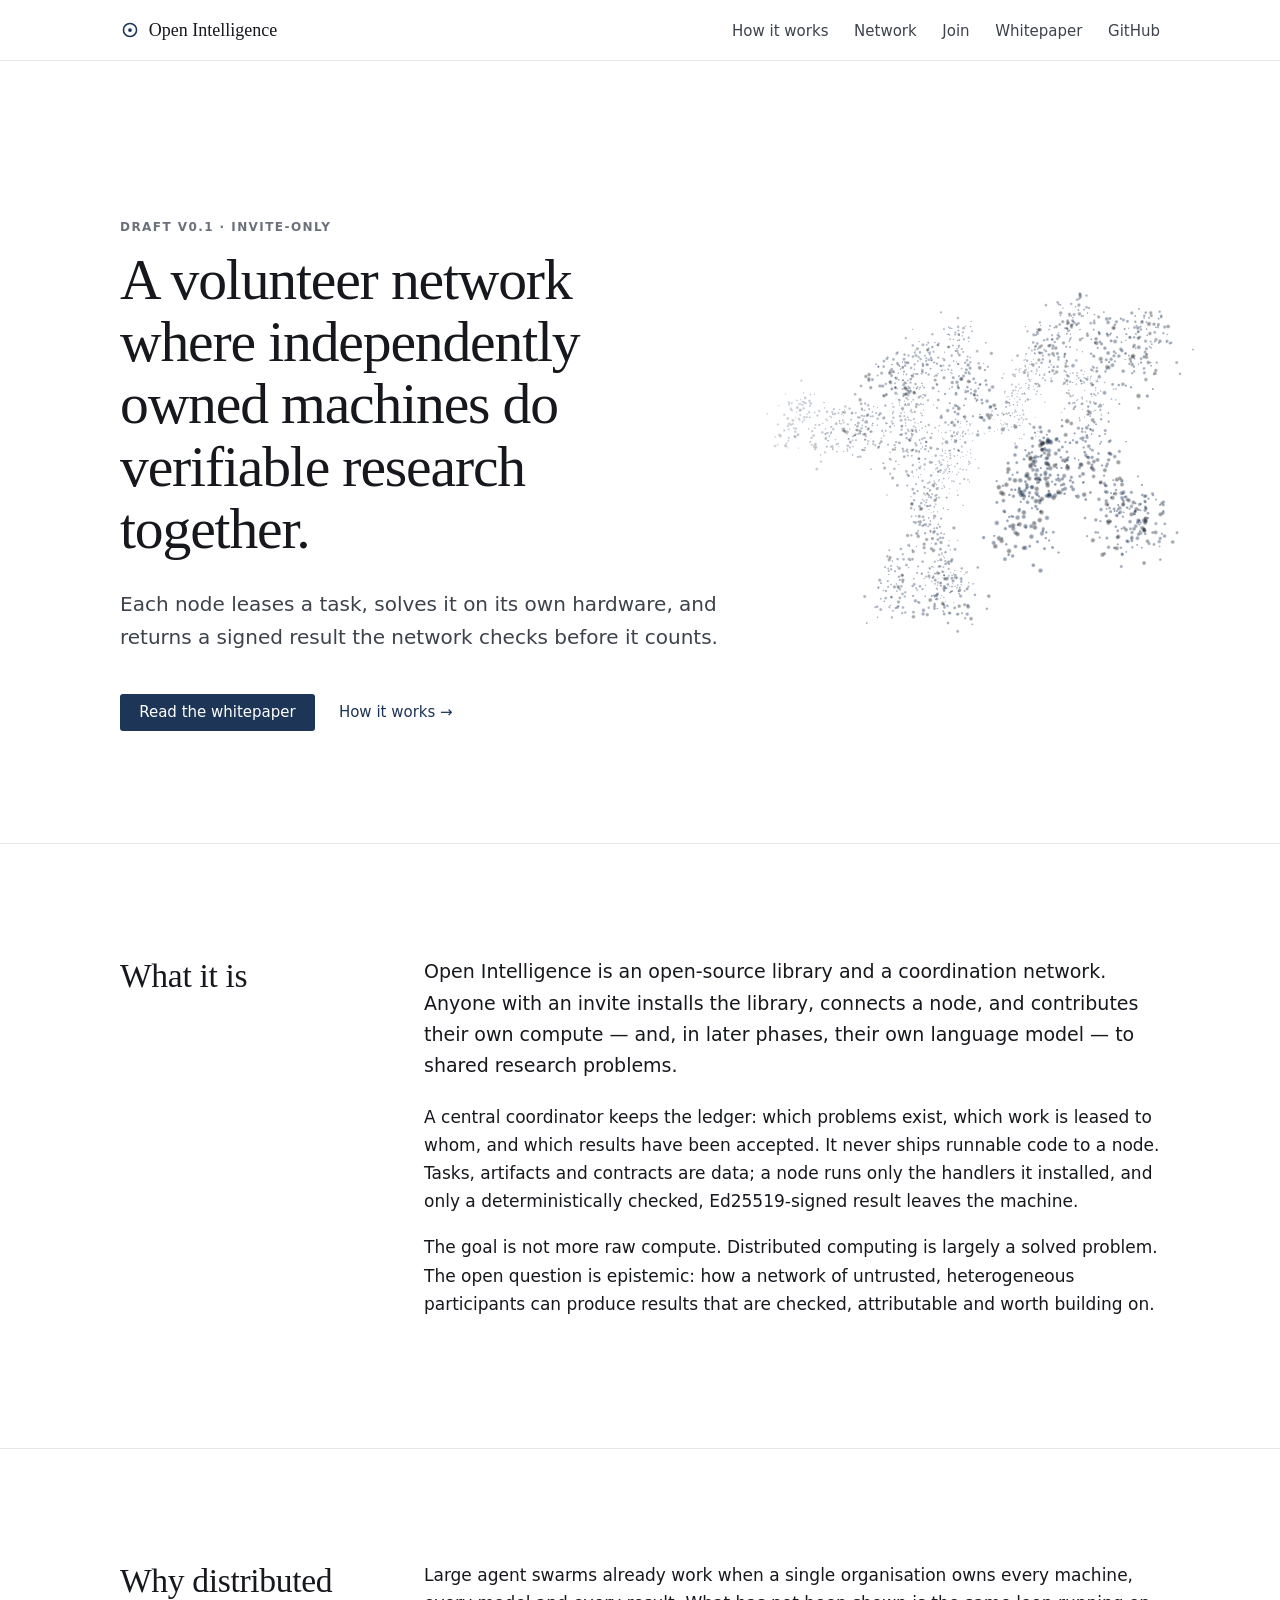
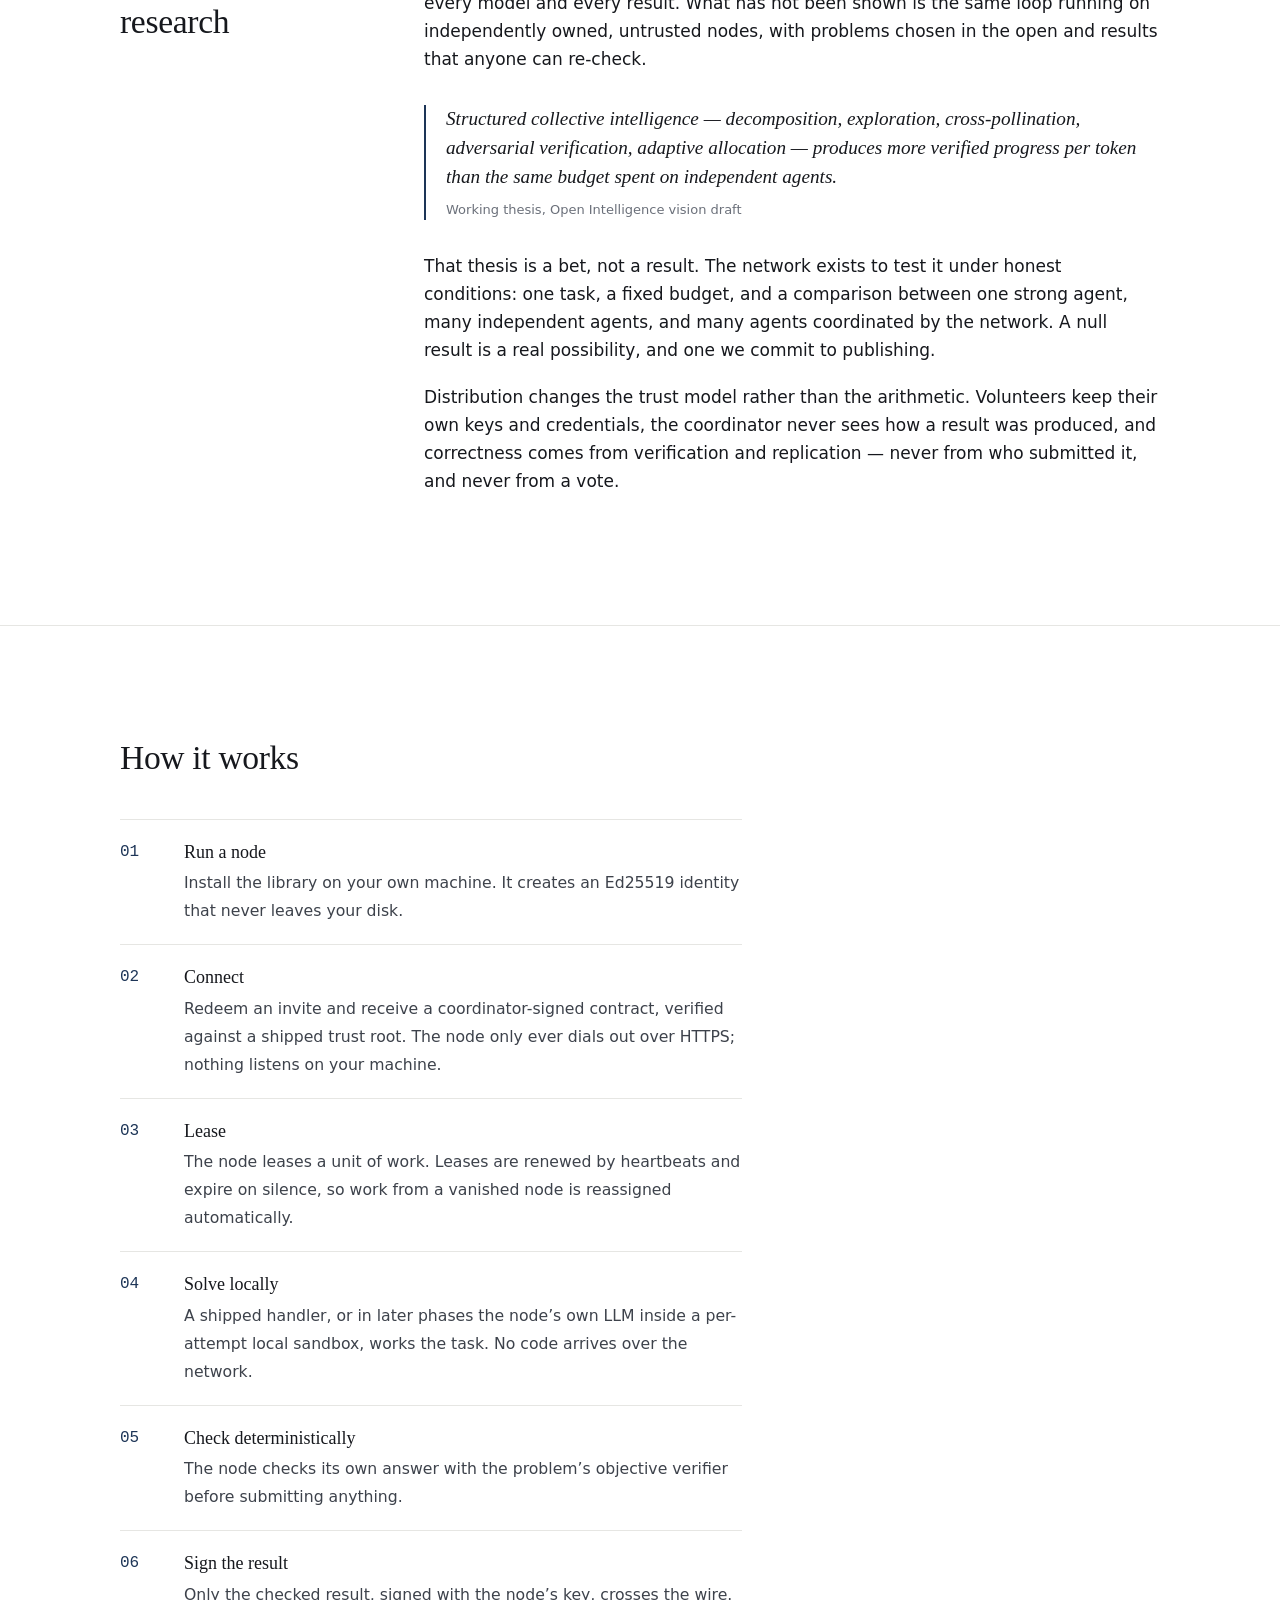
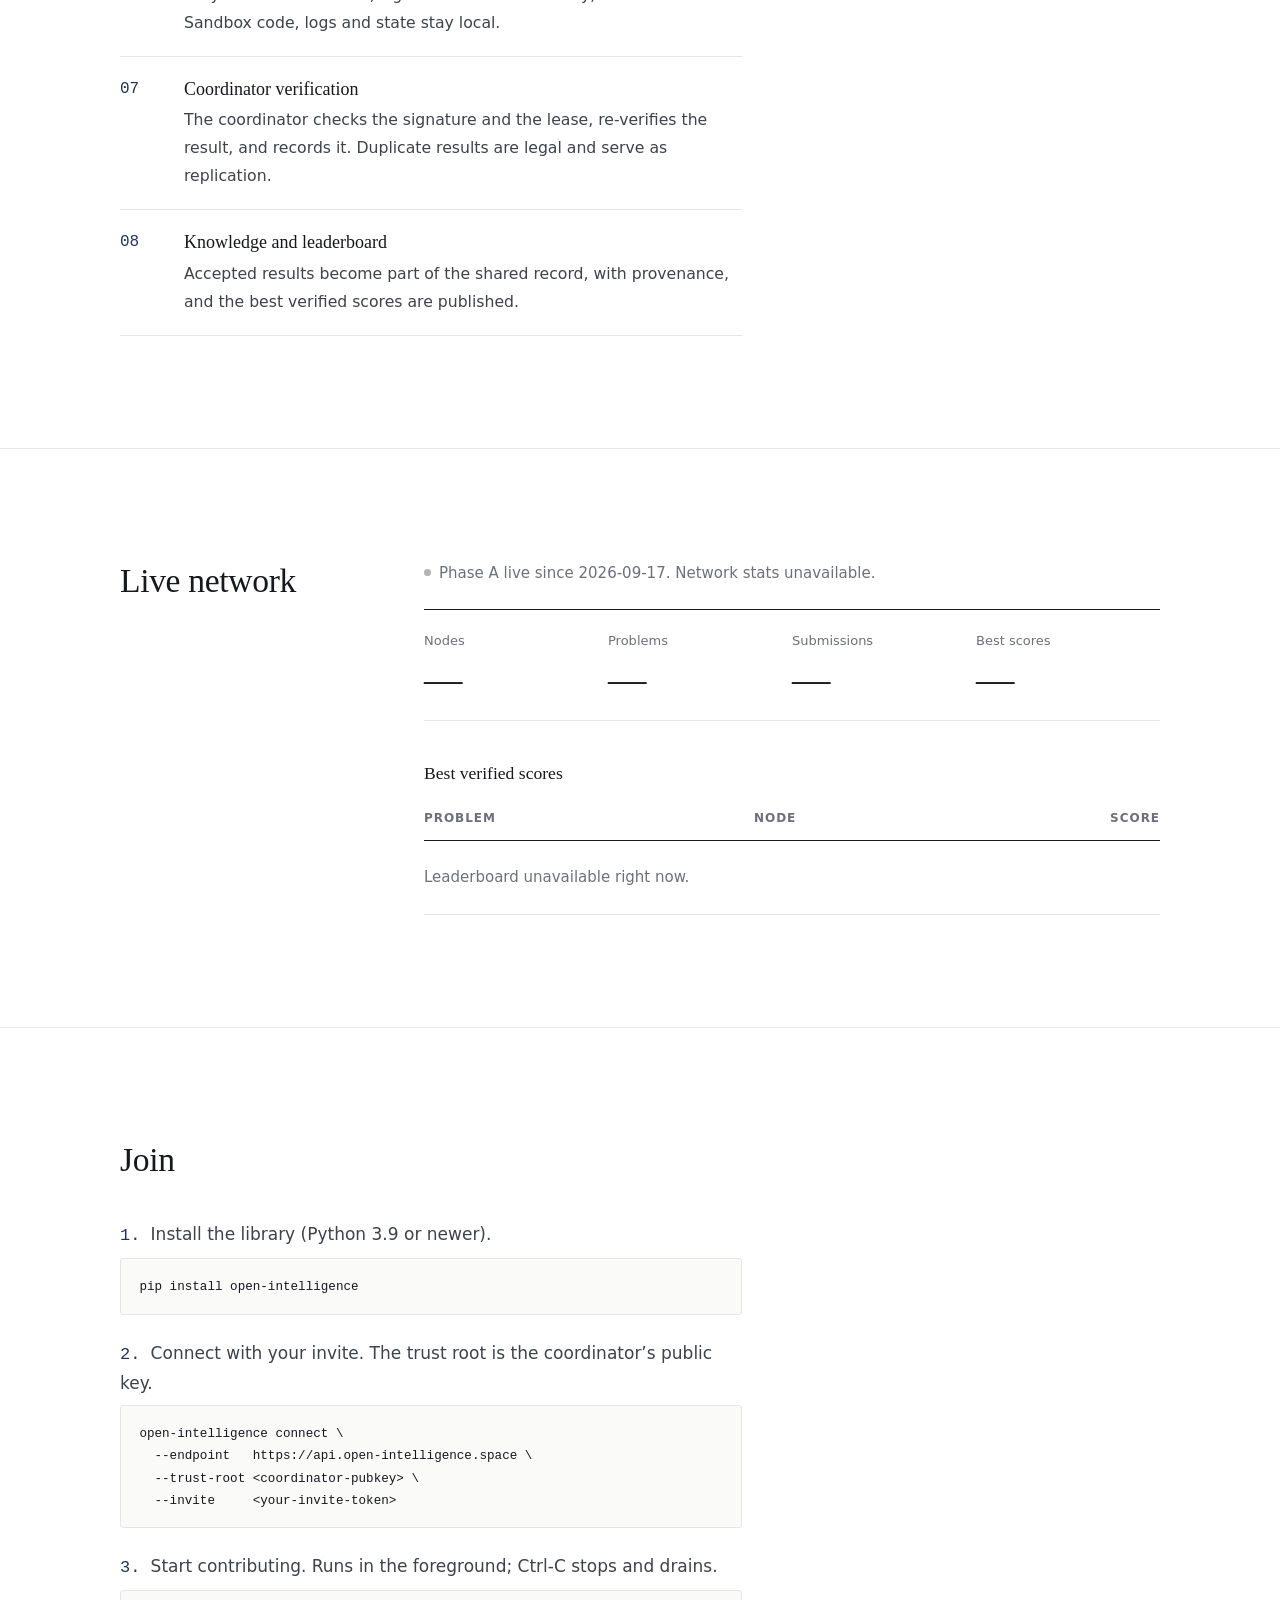
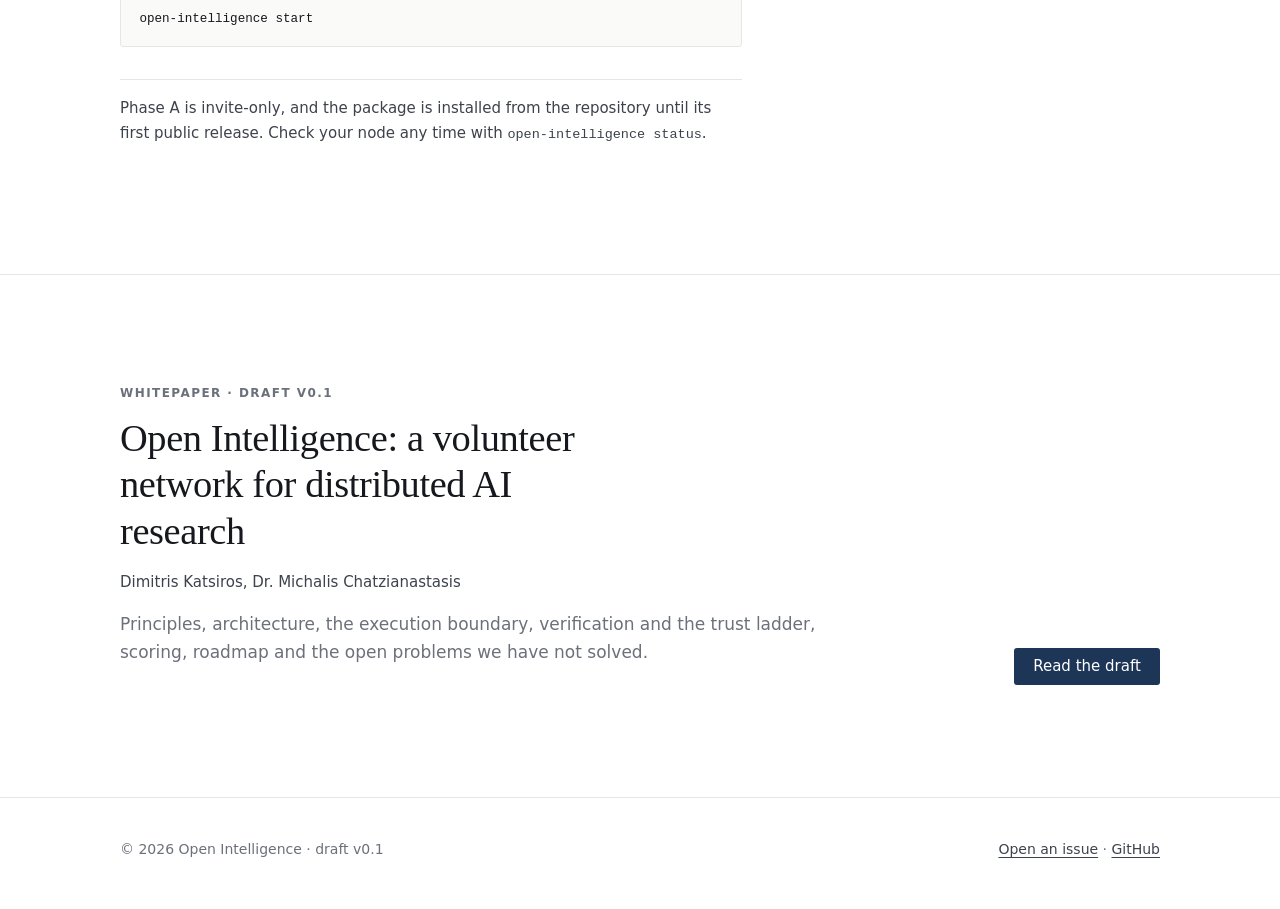
==== index.html @ c42eb821 "Open Intelligence public site and whitepaper (v1)" ====
<!doctype html>
<html lang="en">
<head>
  <meta charset="utf-8">
  <meta name="viewport" content="width=device-width, initial-scale=1">
  <title>Open Intelligence — a volunteer network for distributed AI research</title>
  <meta name="description" content="Open Intelligence is a volunteer network where independently owned machines lease research tasks, solve them locally, and return signed results that the network verifies.">
  <meta name="author" content="Dimitris Katsiros, Dr. Michalis Chatzianastasis">
  <link rel="icon" href="favicon.svg" type="image/svg+xml">
  <link rel="stylesheet" href="styles.css">
</head>
<body>
  <canvas id="swarm" class="swarm" aria-hidden="true"></canvas>
  <nav class="nav" aria-label="Primary">
    <div class="wrap">
      <a class="wordmark" href="./">
        <svg viewBox="0 0 32 32" aria-hidden="true"><circle cx="16" cy="16" r="10.5" fill="none" stroke="#1d3557" stroke-width="2.5"/><circle cx="16" cy="16" r="3" fill="#1d3557"/></svg>
        Open Intelligence
      </a>
      <ul>
        <li><a href="#how">How it works</a></li>
        <li><a href="#network">Network</a></li>
        <li><a href="#join">Join</a></li>
        <li><a href="whitepaper.html">Whitepaper</a></li>
        <li><a href="https://github.com/dkatsiros-dev/open-intelligence-site">GitHub</a></li>
      </ul>
    </div>
  </nav>

  <main>
    <section class="hero">
      <div class="wrap">
        <p class="eyebrow">Draft v0.1 &middot; invite-only</p>
        <h1>A volunteer network where independently owned machines do verifiable research together.</h1>
        <p class="sub">Each node leases a task, solves it on its own hardware, and returns a signed result the network checks before it counts.</p>
        <div class="actions">
          <a class="btn" href="whitepaper.html">Read the whitepaper</a>
          <a class="link-arrow" href="#how">How it works &rarr;</a>
        </div>
      </div>
    </section>

    <section id="what">
      <div class="wrap split">
        <header><h2>What it is</h2></header>
        <div class="prose">
          <p class="lede">Open Intelligence is an open-source library and a coordination network. Anyone with an invite installs the library, connects a node, and contributes their own compute&nbsp;&mdash; and, in later phases, their own language model&nbsp;&mdash; to shared research problems.</p>
          <p>A central coordinator keeps the ledger: which problems exist, which work is leased to whom, and which results have been accepted. It never ships runnable code to a node. Tasks, artifacts and contracts are data; a node runs only the handlers it installed, and only a deterministically checked, Ed25519-signed result leaves the machine.</p>
          <p>The goal is not more raw compute. Distributed computing is largely a solved problem. The open question is epistemic: how a network of untrusted, heterogeneous participants can produce results that are checked, attributable and worth building on.</p>
        </div>
      </div>
    </section>

    <section id="why">
      <div class="wrap split">
        <header><h2>Why distributed research</h2></header>
        <div class="prose">
          <p>Large agent swarms already work when a single organisation owns every machine, every model and every result. What has not been shown is the same loop running on independently owned, untrusted nodes, with problems chosen in the open and results that anyone can re-check.</p>
          <blockquote>
            Structured collective intelligence&nbsp;&mdash; decomposition, exploration, cross-pollination, adversarial verification, adaptive allocation&nbsp;&mdash; produces more verified progress per token than the same budget spent on independent agents.
            <cite>Working thesis, Open Intelligence vision draft</cite>
          </blockquote>
          <p>That thesis is a bet, not a result. The network exists to test it under honest conditions: one task, a fixed budget, and a comparison between one strong agent, many independent agents, and many agents coordinated by the network. A null result is a real possibility, and one we commit to publishing.</p>
          <p>Distribution changes the trust model rather than the arithmetic. Volunteers keep their own keys and credentials, the coordinator never sees how a result was produced, and correctness comes from verification and replication&nbsp;&mdash; never from who submitted it, and never from a vote.</p>
        </div>
      </div>
    </section>

    <section id="how">
      <div class="wrap split">
        <header><h2>How it works</h2></header>
        <ol class="steps">
          <li><div><strong>Run a node</strong><span>Install the library on your own machine. It creates an Ed25519 identity that never leaves your disk.</span></div></li>
          <li><div><strong>Connect</strong><span>Redeem an invite and receive a coordinator-signed contract, verified against a shipped trust root. The node only ever dials out over HTTPS; nothing listens on your machine.</span></div></li>
          <li><div><strong>Lease</strong><span>The node leases a unit of work. Leases are renewed by heartbeats and expire on silence, so work from a vanished node is reassigned automatically.</span></div></li>
          <li><div><strong>Solve locally</strong><span>A shipped handler, or in later phases the node&rsquo;s own LLM inside a per-attempt local sandbox, works the task. No code arrives over the network.</span></div></li>
          <li><div><strong>Check deterministically</strong><span>The node checks its own answer with the problem&rsquo;s objective verifier before submitting anything.</span></div></li>
          <li><div><strong>Sign the result</strong><span>Only the checked result, signed with the node&rsquo;s key, crosses the wire. Sandbox code, logs and state stay local.</span></div></li>
          <li><div><strong>Coordinator verification</strong><span>The coordinator checks the signature and the lease, re-verifies the result, and records it. Duplicate results are legal and serve as replication.</span></div></li>
          <li><div><strong>Knowledge and leaderboard</strong><span>Accepted results become part of the shared record, with provenance, and the best verified scores are published.</span></div></li>
        </ol>
      </div>
    </section>

    <section id="network">
      <div class="wrap split">
        <header><h2>Live network</h2></header>
        <div>
          <p class="net-state" id="net-state" aria-live="polite"><span class="dot" aria-hidden="true"></span>Phase A live since 2026-09-17. <span id="net-msg">Loading network stats&hellip;</span></p>
          <dl class="stats" id="stats">
            <div class="stat"><dt>Nodes</dt><dd data-stat="nodes"><span class="skeleton"></span></dd></div>
            <div class="stat"><dt>Problems</dt><dd data-stat="problems"><span class="skeleton"></span></dd></div>
            <div class="stat"><dt>Submissions</dt><dd data-stat="submissions"><span class="skeleton"></span></dd></div>
            <div class="stat"><dt>Best scores</dt><dd data-stat="best"><span class="skeleton"></span></dd></div>
          </dl>
          <div class="table-wrap">
            <table id="leaderboard">
              <caption>Best verified scores</caption>
              <thead><tr><th scope="col">Problem</th><th scope="col">Node</th><th scope="col" class="num">Score</th></tr></thead>
              <tbody><tr class="empty"><td colspan="3">Loading leaderboard&hellip;</td></tr></tbody>
            </table>
          </div>
        </div>
      </div>
    </section>

    <section id="join">
      <div class="wrap split">
        <header><h2>Join</h2></header>
        <div>
          <ol class="cmds">
            <li><p>Install the library (Python 3.9 or newer).</p><pre><code>pip install open-intelligence</code></pre></li>
            <li><p>Connect with your invite. The trust root is the coordinator&rsquo;s public key.</p><pre><code>open-intelligence connect \
  --endpoint   https://api.open-intelligence.space \
  --trust-root &lt;coordinator-pubkey&gt; \
  --invite     &lt;your-invite-token&gt;</code></pre></li>
            <li><p>Start contributing. Runs in the foreground; Ctrl-C stops and drains.</p><pre><code>open-intelligence start</code></pre></li>
          </ol>
          <p class="note">Phase A is invite-only, and the package is installed from the repository until its first public release. Check your node any time with <code>open-intelligence status</code>.</p>
        </div>
      </div>
    </section>

    <section id="whitepaper">
      <div class="wrap teaser">
        <div>
          <p class="eyebrow">Whitepaper &middot; Draft v0.1</p>
          <h2>Open Intelligence: a volunteer network for distributed AI research</h2>
          <p class="byline">Dimitris Katsiros, Dr. Michalis Chatzianastasis</p>
          <p class="prose muted">Principles, architecture, the execution boundary, verification and the trust ladder, scoring, roadmap and the open problems we have not solved.</p>
        </div>
        <a class="btn" href="whitepaper.html">Read the draft</a>
      </div>
    </section>
  </main>

  <footer>
    <div class="wrap">
      <span>&copy; 2026 Open Intelligence &middot; draft v0.1</span>
      <span><a href="https://github.com/dkatsiros-dev/open-intelligence-site/issues">Open an issue</a> &middot; <a href="https://github.com/dkatsiros-dev/open-intelligence-site">GitHub</a></span>
    </div>
  </footer>

  <script src="app.js" defer></script>
  <script src="swarm.js" defer></script>
</body>
</html>
---- styles.css ----
/* Open Intelligence — public site. No external assets; system font stacks only. */

:root {
  --bg: #fff;
  --bg-soft: #fafaf9;
  --ink: #16181d;
  --ink-2: #3d424b;
  --ink-3: #6b707a;
  --rule: #e6e6e3;
  --accent: #1d3557;
  --accent-soft: #eef2f7;
  --serif: ui-serif, "Iowan Old Style", "Charter", "Palatino Linotype", Palatino, Georgia, "Times New Roman", serif;
  --sans: system-ui, -apple-system, "Segoe UI", Roboto, "Helvetica Neue", Arial, sans-serif;
  --mono: ui-monospace, "SF Mono", Menlo, Consolas, "Liberation Mono", monospace;
  --wrap: 1120px;
  --prose: 68ch;
  --gutter: clamp(1.25rem, 4vw, 2.5rem);
}

*, *::before, *::after { box-sizing: border-box; }

html { -webkit-text-size-adjust: 100%; scroll-padding-top: 5rem; }

body {
  margin: 0;
  background: var(--bg);
  color: var(--ink);
  font: 400 1.0625rem/1.65 var(--sans);
  -webkit-font-smoothing: antialiased;
  text-rendering: optimizeLegibility;
}

a { color: var(--accent); text-decoration-thickness: 1px; text-underline-offset: 0.18em; }
a:hover { text-decoration-thickness: 2px; }
a:focus-visible, button:focus-visible { outline: 2px solid var(--accent); outline-offset: 3px; border-radius: 2px; }

h1, h2, h3 { font-family: var(--serif); font-weight: 500; color: var(--ink); letter-spacing: -0.01em; }
h2 { font-size: clamp(1.6rem, 3vw, 2.1rem); line-height: 1.2; margin: 0 0 1.5rem; }
h3 { font-size: 1.2rem; line-height: 1.3; margin: 2rem 0 0.5rem; }
p { margin: 0 0 1.1em; }
code { font-family: var(--mono); font-size: 0.9em; }

.wrap { max-width: var(--wrap); margin: 0 auto; padding: 0 var(--gutter); }
.prose { max-width: var(--prose); }
.muted { color: var(--ink-3); }
.eyebrow {
  font: 600 0.75rem/1 var(--sans);
  letter-spacing: 0.12em;
  text-transform: uppercase;
  color: var(--ink-3);
  margin: 0 0 1rem;
}

/* Nav */
.nav {
  position: sticky; top: 0; z-index: 10;
  background: rgba(255, 255, 255, 0.94);
  border-bottom: 1px solid var(--rule);
}
.nav .wrap { display: flex; align-items: center; justify-content: space-between; gap: 1.5rem; min-height: 3.75rem; }
.wordmark {
  display: inline-flex; align-items: center; gap: 0.55rem;
  font: 500 1.125rem/1 var(--serif); color: var(--ink); text-decoration: none; white-space: nowrap;
}
.wordmark svg { width: 20px; height: 20px; flex: none; }
.nav ul { display: flex; gap: 1.6rem; list-style: none; margin: 0; padding: 0; }
.nav ul a { color: var(--ink-2); text-decoration: none; font-size: 0.9375rem; }
.nav ul a:hover { color: var(--accent); }

/* Sections */
section { padding: clamp(4rem, 9vw, 7rem) 0; border-top: 1px solid var(--rule); }
section:first-of-type { border-top: 0; }
.split { display: grid; grid-template-columns: minmax(0, 1fr); gap: 1rem 4rem; }
@media (min-width: 900px) {
  .split { grid-template-columns: 15rem minmax(0, 1fr); }
  .split > header h2 { position: sticky; top: 6rem; }
}

/* How it works + Join: on wide screens the swarm box starts at 55% of the viewport, so stack
   the heading above and cap the content so it ends before ~58vw
   (left edge of .wrap content = max(0, 50vw - 560px) + 40px gutter). */
@media (min-width: 1100px) {
  #how .split, #join .split { grid-template-columns: minmax(0, 1fr); }
  #how .split > header h2, #join .split > header h2 { position: static; }
  #how .steps, #join .split > div { max-width: min(46rem, 58vw - 40px, 8vw + 520px); }
}

/* Hero */
.hero { padding: clamp(5rem, 13vw, 10rem) 0 clamp(4rem, 9vw, 7rem); }
.hero h1 {
  font-size: clamp(2.1rem, 5.2vw, 3.6rem);
  line-height: 1.08;
  letter-spacing: -0.02em;
  max-width: 20ch;
  margin: 0 0 1.75rem;
}
.hero .sub { font-size: clamp(1.05rem, 1.6vw, 1.25rem); color: var(--ink-2); max-width: 52ch; margin: 0 0 2.5rem; }
.actions { display: flex; flex-wrap: wrap; gap: 0.75rem 1.5rem; align-items: center; }
.btn {
  display: inline-block; padding: 0.7rem 1.2rem;
  background: var(--accent); color: #fff; text-decoration: none;
  font: 500 0.9375rem/1 var(--sans); border-radius: 3px;
  transition: transform 0.15s ease, background-color 0.15s ease;
}
.btn:hover { background: #142640; }
.btn:active { transform: translateY(1px); }
.link-arrow { font-size: 0.9375rem; text-decoration: none; }
.link-arrow:hover { text-decoration: underline; }

.lede { font-size: 1.1875rem; color: var(--ink); }

/* Pull quote */
blockquote {
  margin: 2rem 0; padding: 0 0 0 1.25rem;
  border-left: 2px solid var(--accent);
  font: italic 400 1.2rem/1.5 var(--serif); color: var(--ink);
}
blockquote cite { display: block; margin-top: 0.6rem; font: normal 0.8125rem/1.4 var(--sans); color: var(--ink-3); }

/* How it works: numbered typographic list */
.steps { list-style: none; margin: 0; padding: 0; counter-reset: step; max-width: 46rem; }
.steps li {
  counter-increment: step;
  display: grid; grid-template-columns: 3rem minmax(0, 1fr); gap: 0 1rem;
  padding: 1.25rem 0; border-top: 1px solid var(--rule);
}
.steps li:last-child { border-bottom: 1px solid var(--rule); }
.steps li::before {
  content: counter(step, decimal-leading-zero);
  font: 400 1rem/1.6 var(--mono); color: var(--accent);
}
.steps strong { display: block; font: 500 1.125rem/1.4 var(--serif); margin-bottom: 0.2rem; }
.steps span { color: var(--ink-2); font-size: 0.98rem; }

/* Live network */
.stats {
  display: grid; grid-template-columns: repeat(2, minmax(0, 1fr));
  margin: 0 0 2.5rem; border-top: 1px solid var(--ink);
}
@media (min-width: 720px) { .stats { grid-template-columns: repeat(4, minmax(0, 1fr)); } }
.stat { padding: 1.25rem 1.25rem 1.25rem 0; border-bottom: 1px solid var(--rule); }
.stat dt { font-size: 0.8125rem; color: var(--ink-3); margin-bottom: 0.4rem; }
.stat dd { margin: 0; font: 400 clamp(1.75rem, 3.5vw, 2.4rem)/1.1 var(--serif); font-variant-numeric: tabular-nums; min-height: 1.1em; }
.stat dd.small { font-size: 1.05rem; line-height: 1.5; font-family: var(--sans); }

.skeleton { display: inline-block; width: 3.5ch; height: 0.8em; background: #efefec; border-radius: 2px; vertical-align: middle; }
.net-state { font-size: 0.9375rem; color: var(--ink-3); margin: 0 0 1.5rem; }
.net-state .dot { display: inline-block; width: 7px; height: 7px; border-radius: 50%; background: #2f6b4f; margin-right: 0.5rem; vertical-align: 0.1em; }
.net-state.off .dot { background: #b5b5b0; }

.table-wrap { overflow-x: auto; -webkit-overflow-scrolling: touch; }
table { width: 100%; border-collapse: collapse; font-size: 0.9375rem; font-variant-numeric: tabular-nums; }
caption { text-align: left; font: 500 1.1rem/1.4 var(--serif); padding-bottom: 0.75rem; }
th, td { text-align: left; padding: 0.7rem 1rem 0.7rem 0; border-bottom: 1px solid var(--rule); vertical-align: top; }
th { font-weight: 600; font-size: 0.75rem; letter-spacing: 0.08em; text-transform: uppercase; color: var(--ink-3); border-bottom-color: var(--ink); }
td.num, th.num { text-align: right; padding-right: 0; }
td.mono { font-family: var(--mono); font-size: 0.85rem; }
tbody tr.empty td { color: var(--ink-3); padding: 1.5rem 0; }

/* Join */
.cmds { margin: 0 0 2rem; padding: 0; list-style: none; counter-reset: cmd; max-width: 46rem; }
.cmds li { counter-increment: cmd; margin: 0 0 1.5rem; }
.cmds li > p { margin: 0 0 0.5rem; color: var(--ink-2); }
.cmds li > p::before { content: counter(cmd) ".  "; color: var(--accent); font-family: var(--mono); }
pre {
  margin: 0; padding: 1rem 1.15rem; overflow-x: auto;
  background: var(--bg-soft); border: 1px solid var(--rule); border-radius: 3px;
  font: 400 0.875rem/1.6 var(--mono); color: var(--ink);
}
.note { font-size: 0.9375rem; color: var(--ink-2); padding: 1rem 0 0; border-top: 1px solid var(--rule); max-width: 46rem; }

/* Whitepaper teaser */
.teaser { display: grid; gap: 2rem; align-items: end; }
@media (min-width: 900px) { .teaser { grid-template-columns: minmax(0, 1fr) auto; } }
.teaser h2 { font-size: clamp(1.6rem, 3.4vw, 2.4rem); max-width: 26ch; }

.byline { font-size: 0.9375rem; color: var(--ink-2); margin: -0.5rem 0 1rem; }

/* Background swarm (swarm.js): fixed full-page canvas behind content. swarm.js keeps the
   formations in the right ~45% on desktop; the mask fades them out before the text column. */
.swarm {
  position: fixed; top: 0; left: 0; z-index: -1;
  width: 100vw; height: 100vh; height: 100lvh;
  pointer-events: none;
  -webkit-mask-image: linear-gradient(to right, transparent 0 52%, #000 68%);
  mask-image: linear-gradient(to right, transparent 0 52%, #000 68%);
}
.swarm[hidden] { display: none; }
@media (max-width: 760px) {
  .swarm {
    opacity: 0.45;
    -webkit-mask-image: linear-gradient(to right, rgba(0, 0, 0, 0.35) 0, #000 70%);
    mask-image: linear-gradient(to right, rgba(0, 0, 0, 0.35) 0, #000 70%);
  }
}

/* Footer */
footer { border-top: 1px solid var(--rule); padding: 2.5rem 0 3rem; font-size: 0.875rem; color: var(--ink-3); }
footer .wrap { display: flex; flex-wrap: wrap; gap: 0.5rem 2rem; justify-content: space-between; }
footer a { color: var(--ink-2); }

/* Whitepaper document */
.paper { max-width: calc(var(--prose) + 2 * var(--gutter)); margin: 0 auto; padding: clamp(3rem, 8vw, 6rem) var(--gutter) 5rem; }
.paper header.title { margin-bottom: 3rem; padding-bottom: 2rem; border-bottom: 1px solid var(--rule); }
.paper h1 { font-size: clamp(1.9rem, 4.4vw, 2.8rem); line-height: 1.12; letter-spacing: -0.015em; margin: 0 0 1.25rem; }
.paper .meta { font-size: 0.9375rem; color: var(--ink-3); margin: 0.2rem 0; }
.paper h2 { font-size: 1.55rem; margin: 3.5rem 0 1rem; }
.paper h3 { font-size: 1.15rem; margin: 2rem 0 0.5rem; }
.paper p, .paper li { color: var(--ink); }
.paper ul, .paper ol { padding-left: 1.25rem; margin: 0 0 1.1em; }
.paper li { margin-bottom: 0.4em; }
.abstract { background: var(--bg-soft); border-top: 1px solid var(--rule); border-bottom: 1px solid var(--rule); padding: 1.5rem 1.5rem 0.4rem; margin: 0 0 3rem; }
.abstract h2 { font: 600 0.75rem/1 var(--sans); letter-spacing: 0.12em; text-transform: uppercase; color: var(--ink-3); margin: 0 0 0.9rem; }
.toc { margin: 0 0 3rem; }
.toc h2 { font: 600 0.75rem/1 var(--sans); letter-spacing: 0.12em; text-transform: uppercase; color: var(--ink-3); margin: 0 0 0.9rem; }
.toc ol { list-style: none; padding: 0; margin: 0; columns: 2 16rem; column-gap: 2rem; }
.toc li { margin: 0 0 0.45rem; break-inside: avoid; }
.toc a { text-decoration: none; color: var(--ink-2); }
.toc a:hover { color: var(--accent); text-decoration: underline; }
.paper table { margin: 1rem 0 1.75rem; font-size: 0.9rem; }
.paper .refs li { font-size: 0.9375rem; }
.back { font-size: 0.875rem; text-decoration: none; }
.draft-flag { display: inline-block; font: 600 0.6875rem/1 var(--sans); letter-spacing: 0.1em; text-transform: uppercase; color: var(--accent); background: var(--accent-soft); padding: 0.35rem 0.5rem; border-radius: 2px; margin-bottom: 1.25rem; }

/* Mobile */
@media (max-width: 760px) {
  .nav .wrap { flex-wrap: wrap; padding-top: 0.75rem; padding-bottom: 0.65rem; gap: 0.6rem; }
  .nav ul { width: 100%; gap: 1.1rem; overflow-x: auto; white-space: nowrap; -webkit-overflow-scrolling: touch; scrollbar-width: none; }
  .nav ul::-webkit-scrollbar { display: none; }
  html { scroll-padding-top: 7rem; }
  .steps li { grid-template-columns: 2.25rem minmax(0, 1fr); }
  .hide-sm { display: none; }
}

@media (prefers-reduced-motion: reduce) { * { transition: none !important; } }

/* Print (whitepaper → PDF) */
@media print {
  @page { margin: 20mm 18mm; }
  body { font: 10.5pt/1.5 var(--serif); color: #111; background: #fff; }
  .nav, footer, .back, .no-print, .swarm { display: none !important; }
  .paper { max-width: none; padding: 0; }
  .paper h1 { font-size: 22pt; }
  .paper h2 { font-size: 14pt; margin-top: 18pt; break-after: avoid; }
  .paper h3 { font-size: 11.5pt; break-after: avoid; }
  .abstract { background: none; padding: 8pt 0; }
  .toc ol { columns: 1; }
  p, li { orphans: 3; widows: 3; }
  table, pre, blockquote { break-inside: avoid; }
  a { color: #111; text-decoration: none; }
  .refs a[href^="http"]::after { content: " (" attr(href) ")"; font-size: 9pt; color: #555; }
  .draft-flag { background: none; padding: 0; }
}
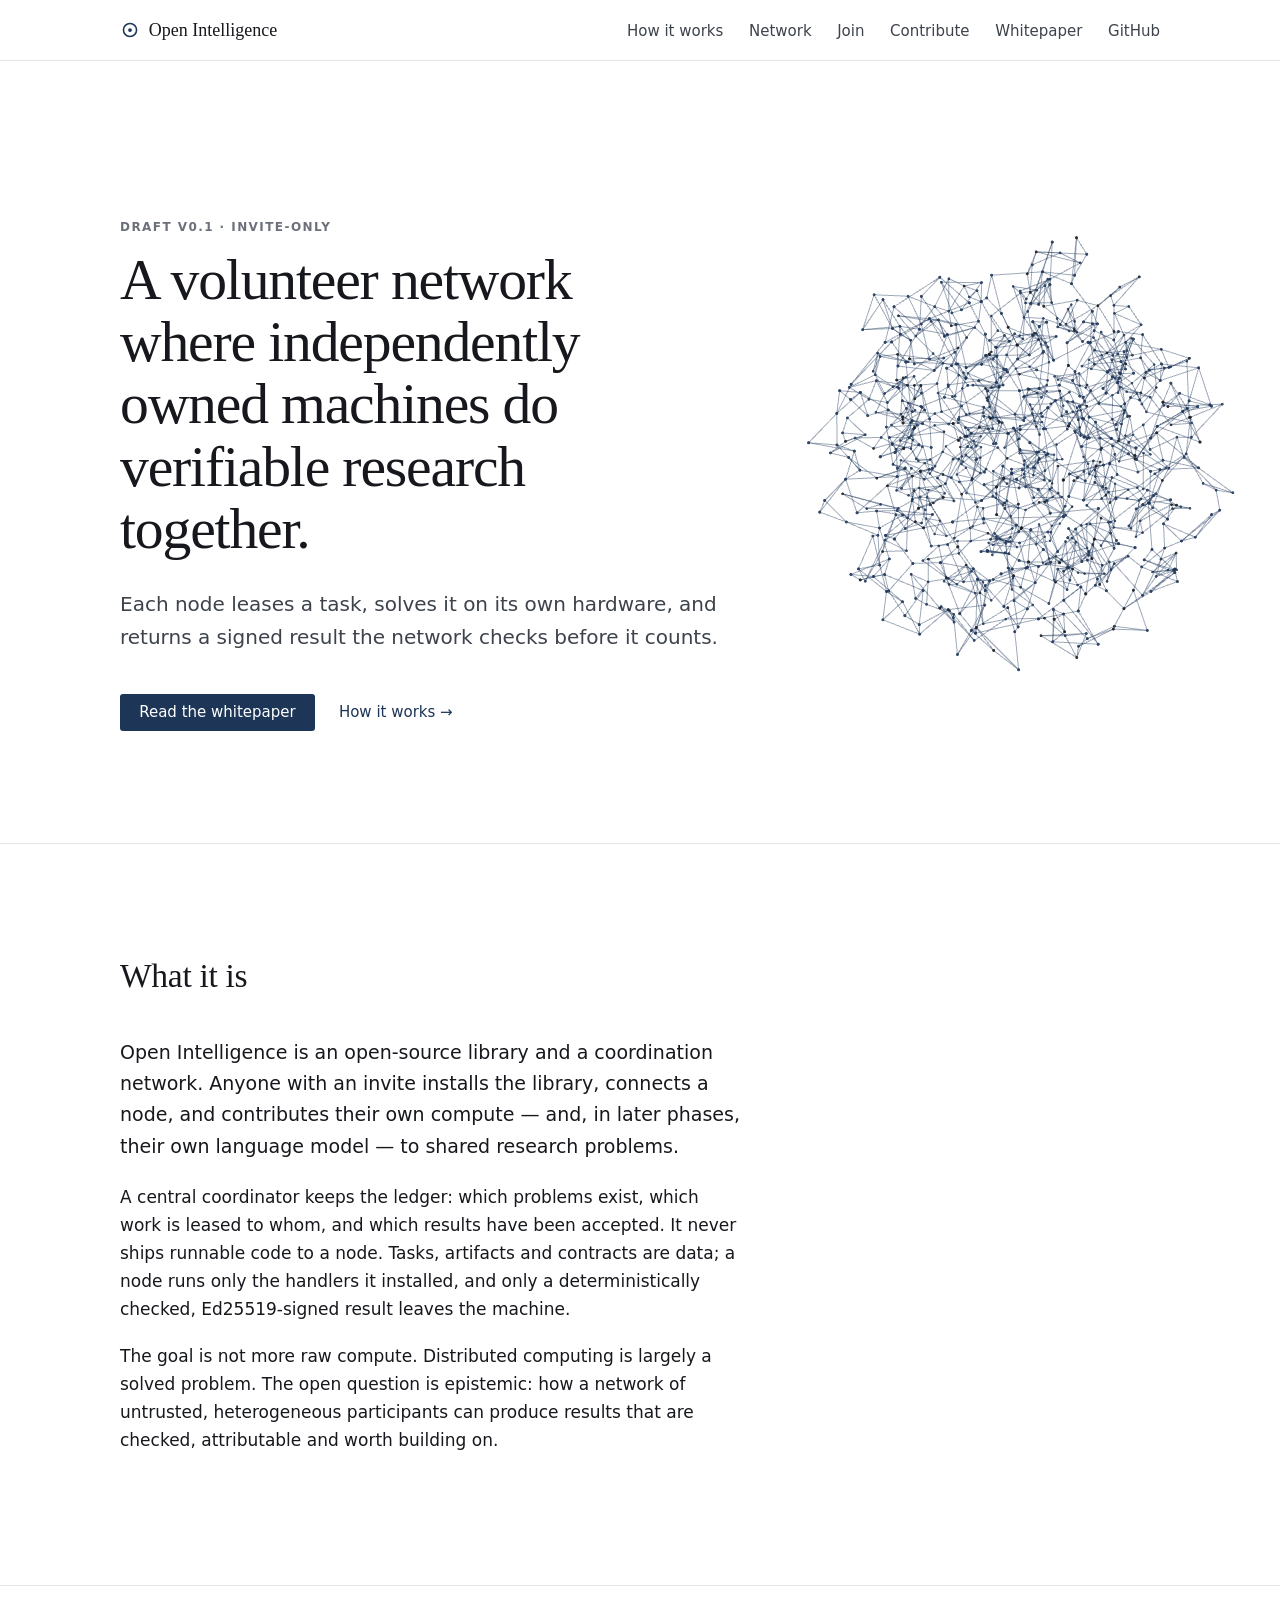
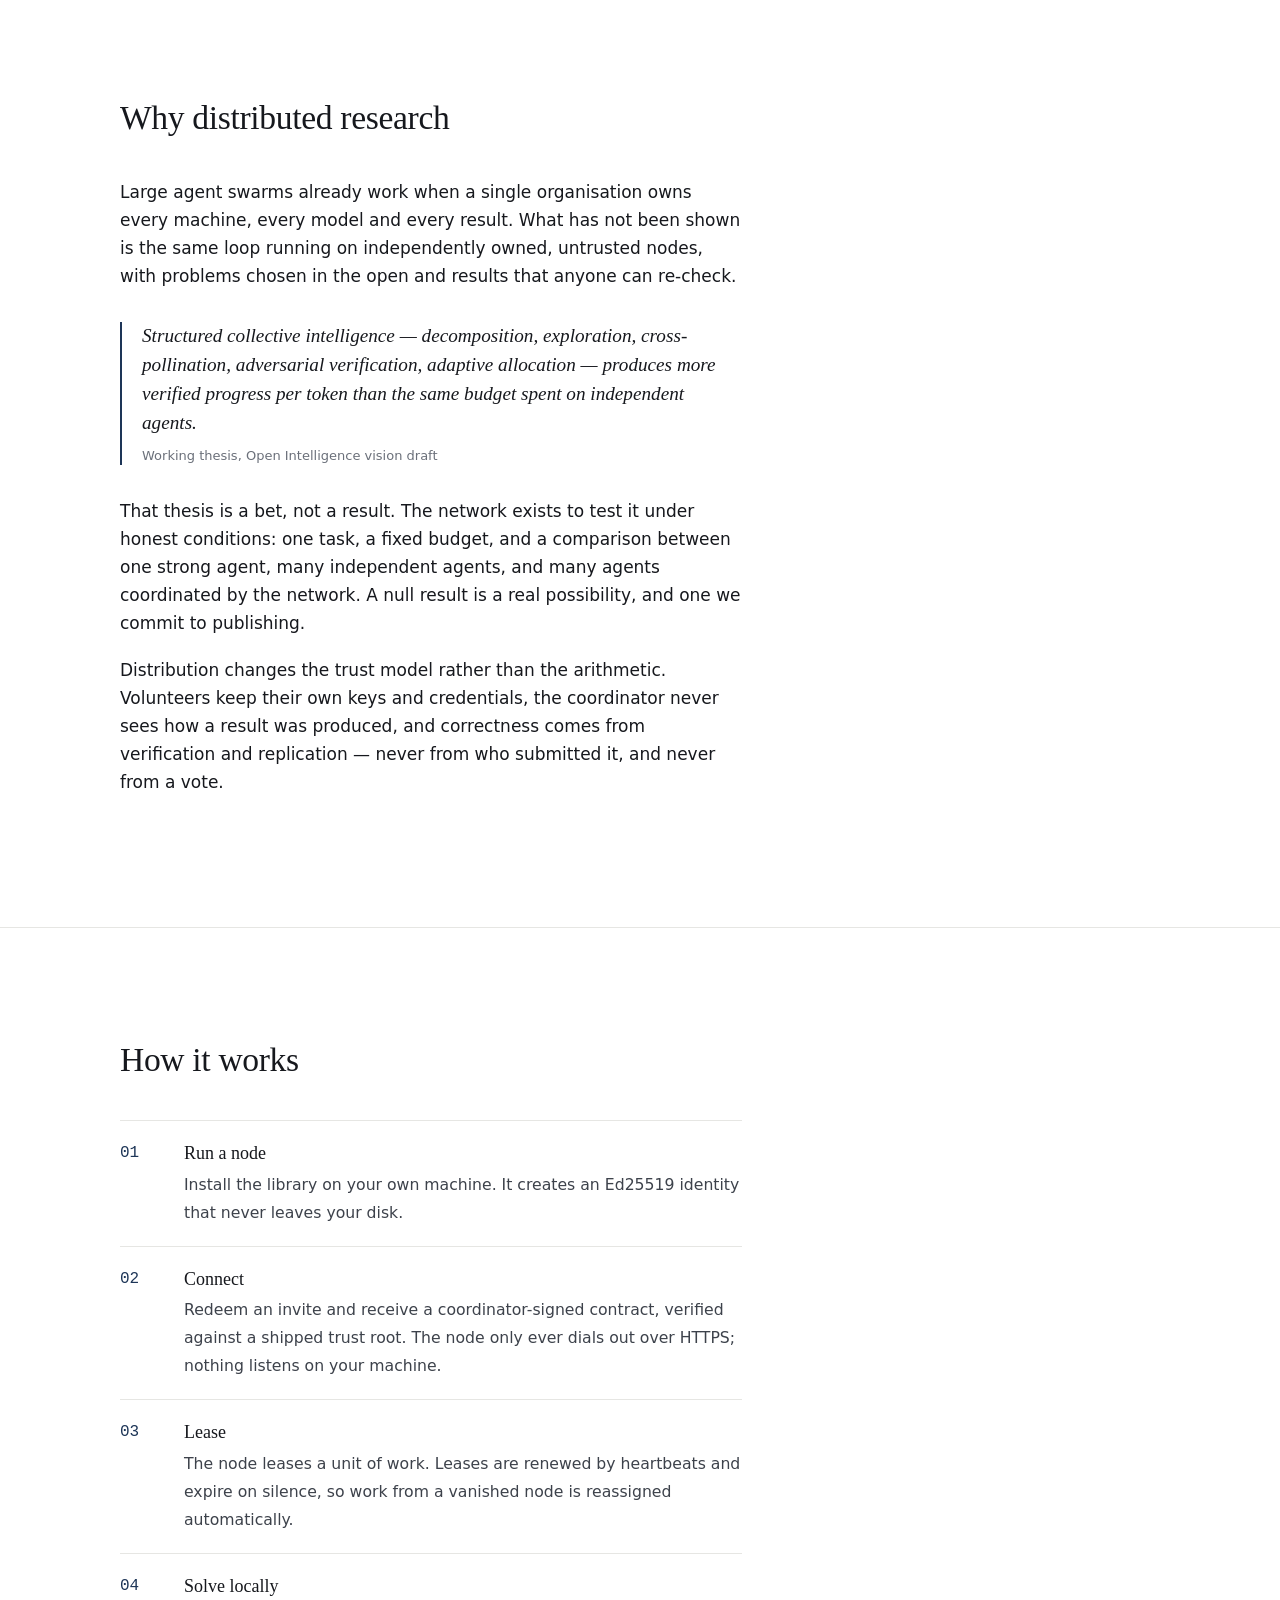
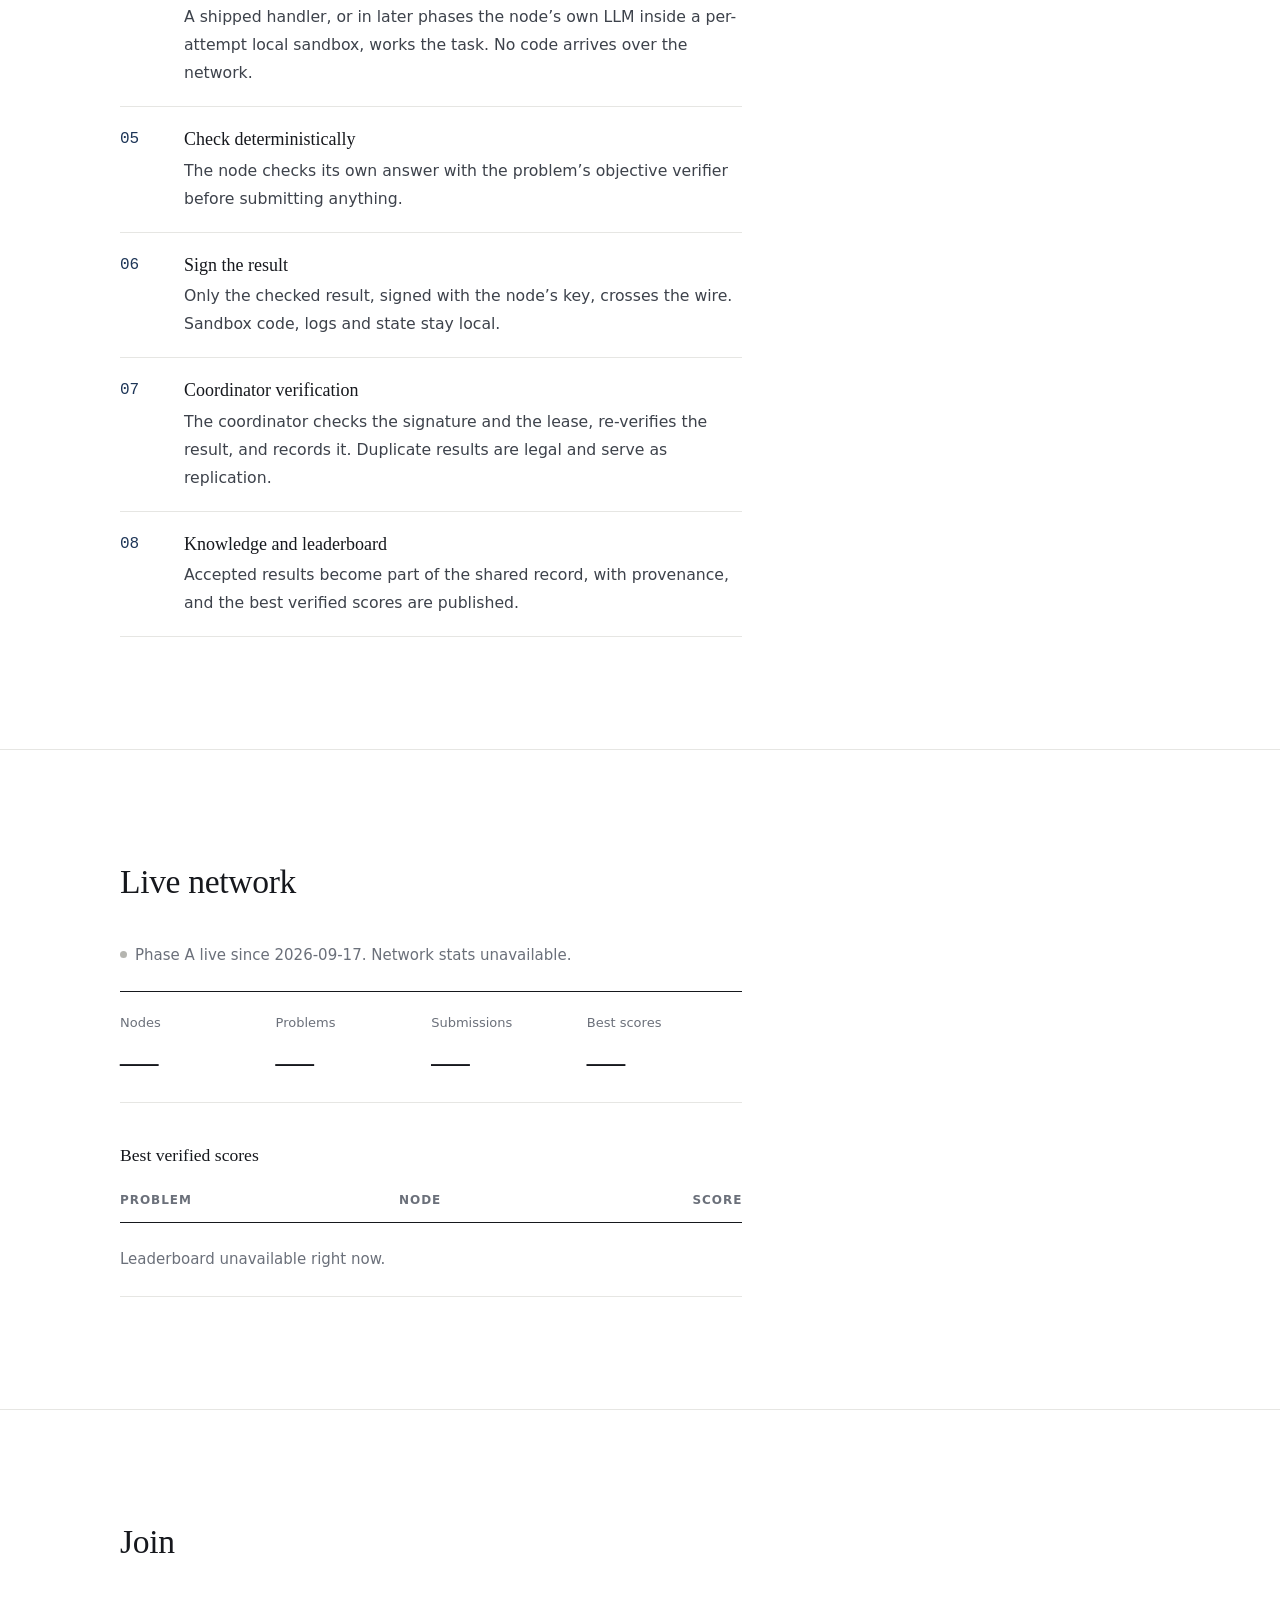
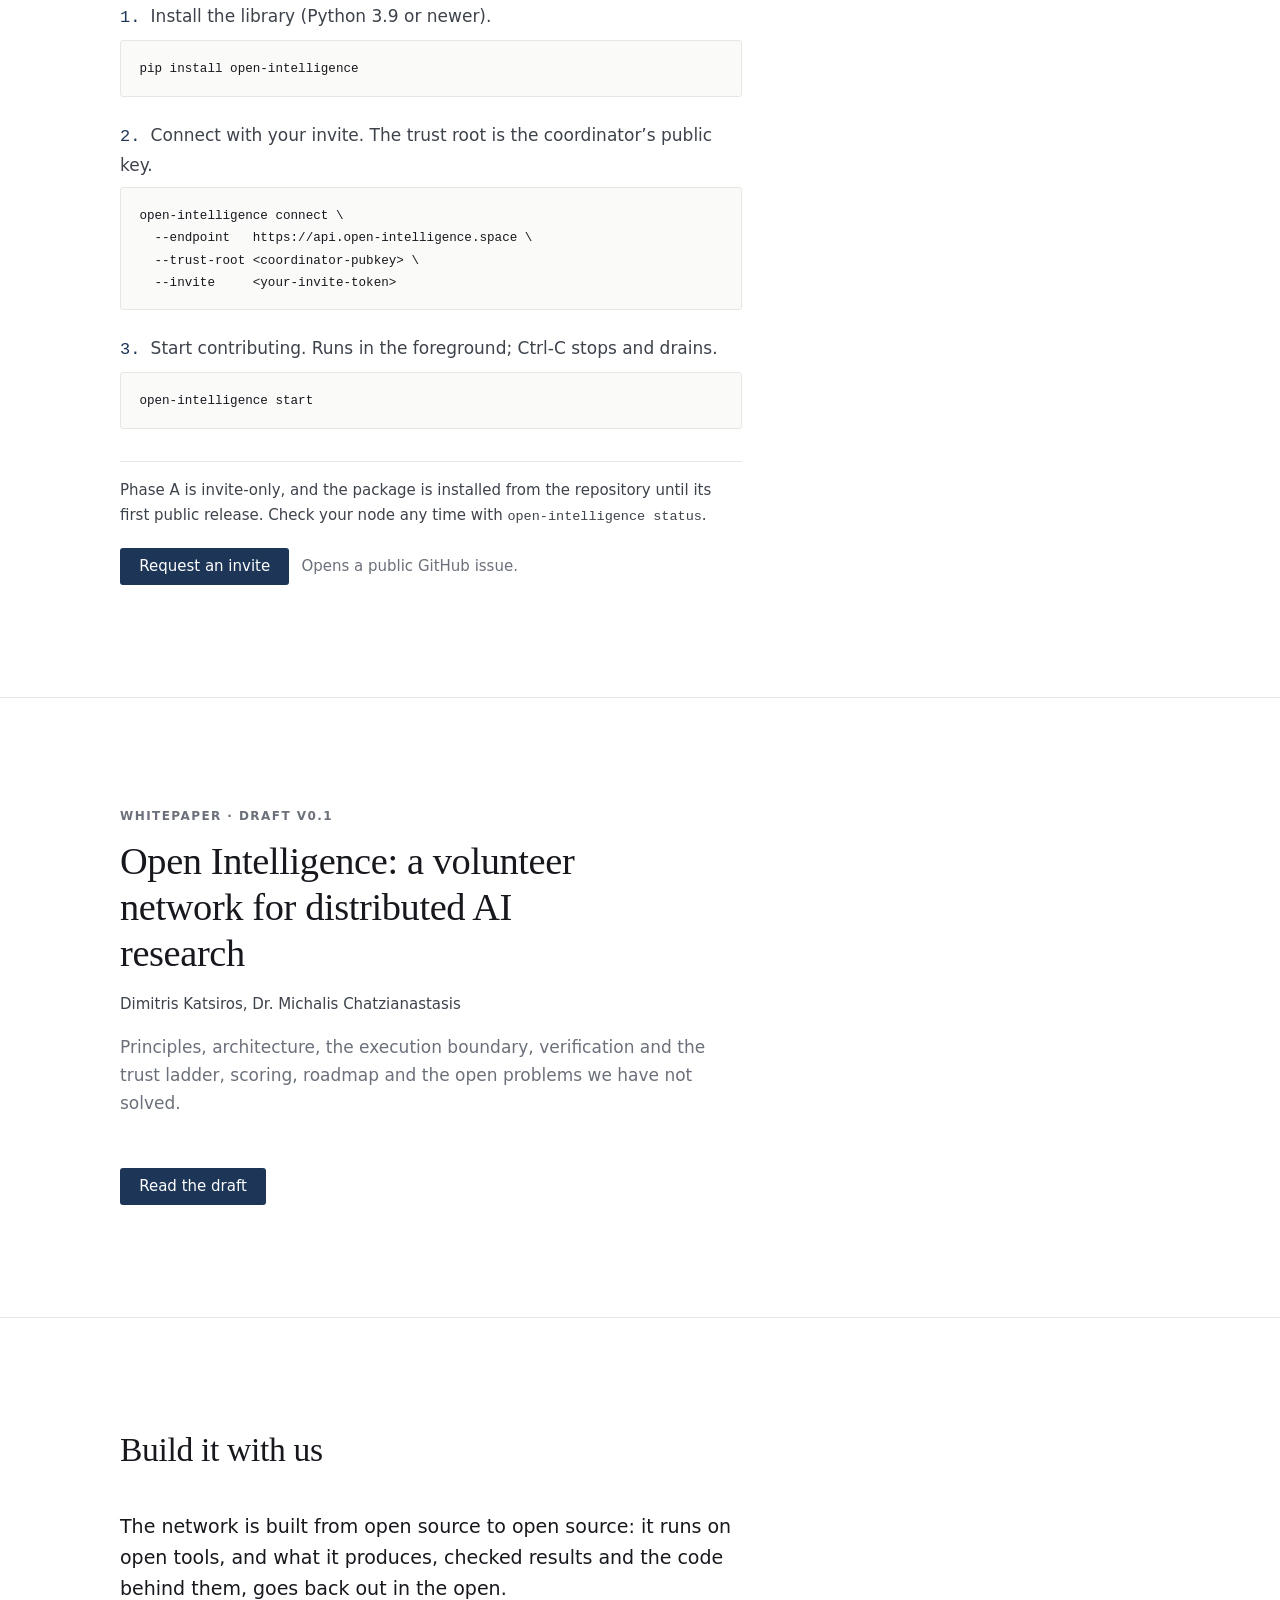
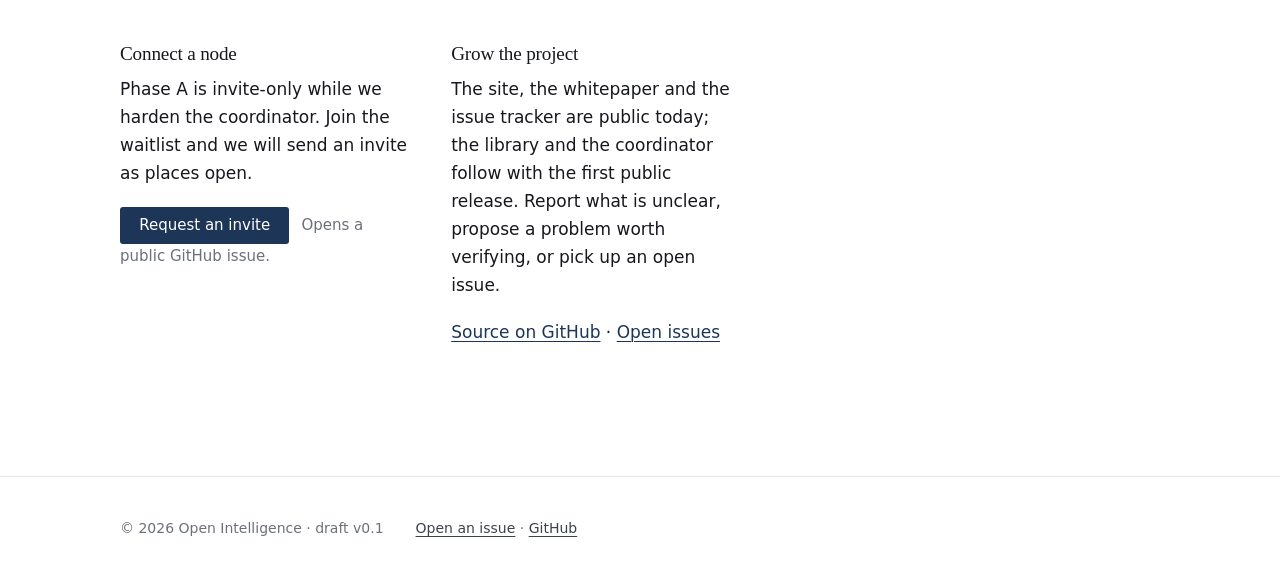
==== commit 834f4249: "Safari crisp swarm, readable text, scroll sync, "Build it with us" CTA, waitlist function with invit" ====
--- a/index.html
+++ b/index.html
@@ -21,6 +21,7 @@
         <li><a href="#how">How it works</a></li>
         <li><a href="#network">Network</a></li>
         <li><a href="#join">Join</a></li>
+        <li><a href="#contribute">Contribute</a></li>
         <li><a href="whitepaper.html">Whitepaper</a></li>
         <li><a href="https://github.com/dkatsiros-dev/open-intelligence-site">GitHub</a></li>
       </ul>
@@ -117,6 +118,17 @@
             <li><p>Start contributing. Runs in the foreground; Ctrl-C stops and drains.</p><pre><code>open-intelligence start</code></pre></li>
           </ol>
           <p class="note">Phase A is invite-only, and the package is installed from the repository until its first public release. Check your node any time with <code>open-intelligence status</code>.</p>
+          <form class="waitlist" action="/api/waitlist" method="post" data-waitlist hidden>
+            <label for="join-email">Email</label>
+            <input id="join-email" name="email" type="email" required maxlength="254" autocomplete="email">
+            <label for="join-note">What hardware or model do you run? <span class="muted">(optional)</span></label>
+            <input id="join-note" name="note" type="text" maxlength="500" placeholder="e.g. RTX 4090, Llama 3.1 8B">
+            <div class="hp" aria-hidden="true"><label for="join-website">Leave this empty</label><input id="join-website" name="website" type="text" tabindex="-1" autocomplete="off"></div>
+            <button class="btn" type="submit">Join the waitlist</button>
+            <p class="consent">We keep your email and note only to send you an invite. We never share them, and we delete them when you ask.</p>
+            <p class="wl-status" role="status" aria-live="polite"></p>
+          </form>
+          <p class="wl-fallback" data-waitlist-fallback><a class="btn" href="https://github.com/dkatsiros-dev/open-intelligence-site/issues/new?template=invite.md&amp;title=Invite+request">Request an invite</a><span class="muted">Opens a public GitHub issue.</span></p>
         </div>
       </div>
     </section>
@@ -132,6 +144,37 @@
         <a class="btn" href="whitepaper.html">Read the draft</a>
       </div>
     </section>
+
+    <section id="contribute">
+      <div class="wrap split">
+        <header><h2>Build it with us</h2></header>
+        <div>
+          <p class="lede">The network is built from open source to open source: it runs on open tools, and what it produces, checked results and the code behind them, goes back out in the open.</p>
+          <div class="cta-grid">
+            <div>
+              <h3>Connect a node</h3>
+              <p>Phase A is invite-only while we harden the coordinator. Join the waitlist and we will send an invite as places open.</p>
+              <form class="waitlist" action="/api/waitlist" method="post" data-waitlist hidden>
+                <label for="cta-email">Email</label>
+                <input id="cta-email" name="email" type="email" required maxlength="254" autocomplete="email">
+                <label for="cta-note">What hardware or model do you run? <span class="muted">(optional)</span></label>
+                <input id="cta-note" name="note" type="text" maxlength="500" placeholder="e.g. RTX 4090, Llama 3.1 8B">
+                <div class="hp" aria-hidden="true"><label for="cta-website">Leave this empty</label><input id="cta-website" name="website" type="text" tabindex="-1" autocomplete="off"></div>
+                <button class="btn" type="submit">Join the waitlist</button>
+                <p class="consent">We keep your email and note only to send you an invite. We never share them, and we delete them when you ask.</p>
+                <p class="wl-status" role="status" aria-live="polite"></p>
+              </form>
+              <p class="wl-fallback" data-waitlist-fallback><a class="btn" href="https://github.com/dkatsiros-dev/open-intelligence-site/issues/new?template=invite.md&amp;title=Invite+request">Request an invite</a><span class="muted">Opens a public GitHub issue.</span></p>
+            </div>
+            <div>
+              <h3>Grow the project</h3>
+              <p>The site, the whitepaper and the issue tracker are public today; the library and the coordinator follow with the first public release. Report what is unclear, propose a problem worth verifying, or pick up an open issue.</p>
+              <p><a href="https://github.com/dkatsiros-dev/open-intelligence-site">Source on GitHub</a> &middot; <a href="https://github.com/dkatsiros-dev/open-intelligence-site/issues">Open issues</a></p>
+            </div>
+          </div>
+        </div>
+      </div>
+    </section>
   </main>
 
   <footer>
@@ -142,6 +185,7 @@
   </footer>
 
   <script src="app.js" defer></script>
+  <script src="waitlist.js" defer></script>
   <script src="swarm.js" defer></script>
 </body>
 </html>
--- a/styles.css
+++ b/styles.css
@@ -76,13 +76,18 @@
   .split > header h2 { position: sticky; top: 6rem; }
 }
 
-/* How it works + Join: on wide screens the swarm box starts at 55% of the viewport, so stack
-   the heading above and cap the content so it ends before ~58vw
-   (left edge of .wrap content = max(0, 50vw - 560px) + 40px gutter). */
-@media (min-width: 1100px) {
-  #how .split, #join .split { grid-template-columns: minmax(0, 1fr); }
-  #how .split > header h2, #join .split > header h2 { position: static; }
-  #how .steps, #join .split > div { max-width: min(46rem, 58vw - 40px, 8vw + 520px); }
+/* Readability, belt and braces: every text column sits on near-opaque white above the swarm
+   canvas (z-index -1 < main/footer), whatever the canvas does on a given engine. */
+main, footer { position: relative; z-index: 1; }
+.hero .wrap > *, .split > *, .teaser > div, footer .wrap > * {
+  background: rgba(255, 255, 255, 0.94);
+  box-shadow: 0 0 0 0.6rem rgba(255, 255, 255, 0.94);
+}
+/* Below the side layout the swarm fills the viewport: back whole content blocks instead, so
+   it shows only in the bands between sections, not as strips between paragraphs. */
+@media (max-width: 1099px) {
+  .hero .wrap > *, .split > *, .teaser > div, footer .wrap > * { background: none; box-shadow: none; }
+  main .wrap, footer .wrap { background: rgba(255, 255, 255, 0.94); }
 }
 
 /* Hero */
@@ -169,6 +174,31 @@
 }
 .note { font-size: 0.9375rem; color: var(--ink-2); padding: 1rem 0 0; border-top: 1px solid var(--rule); max-width: 46rem; }
 
+/* Waitlist (waitlist.js reveals the form once /api/waitlist reports it is open) */
+.waitlist { display: grid; gap: 0.4rem; max-width: 30rem; margin: 1.5rem 0 0; }
+.waitlist[hidden], .wl-fallback[hidden] { display: none; }
+.waitlist label { font-size: 0.875rem; color: var(--ink-2); }
+.waitlist input {
+  font: 400 1rem/1.4 var(--sans); color: var(--ink);
+  padding: 0.6rem 0.75rem; margin: 0 0 0.6rem;
+  border: 1px solid #c9cbd0; border-radius: 3px; background: #fff;
+}
+.waitlist input:focus { outline: 2px solid var(--accent); outline-offset: 1px; border-color: var(--accent); }
+.waitlist .btn { justify-self: start; border: 0; cursor: pointer; }
+.waitlist .btn[disabled] { opacity: 0.6; cursor: default; }
+.waitlist .hp { position: absolute; left: -10000px; width: 1px; height: 1px; overflow: hidden; }
+.consent, .wl-status { font-size: 0.8125rem; color: var(--ink-3); margin: 0.4rem 0 0; }
+.wl-status:empty { display: none; }
+.wl-status.ok { color: #2f6b4f; }
+.wl-status.err { color: #9b2c2c; }
+.wl-fallback { margin: 1.25rem 0 0; font-size: 0.9375rem; }
+.wl-fallback .btn { margin-right: 0.75rem; }
+
+/* Build it with us */
+.cta-grid { display: grid; grid-template-columns: repeat(auto-fit, minmax(16rem, 1fr)); gap: 0 2.5rem; }
+.cta-grid h3 { margin-top: 1rem; }
+.cta-grid .waitlist { max-width: none; }
+
 /* Whitepaper teaser */
 .teaser { display: grid; gap: 2rem; align-items: end; }
 @media (min-width: 900px) { .teaser { grid-template-columns: minmax(0, 1fr) auto; } }
@@ -176,28 +206,37 @@
 
 .byline { font-size: 0.9375rem; color: var(--ink-2); margin: -0.5rem 0 1rem; }
 
-/* Background swarm (swarm.js): fixed full-page canvas behind content. swarm.js keeps the
-   formations in the right ~45% on desktop; the mask fades them out before the text column. */
+/* Background swarm (swarm.js): fixed canvas behind content, no CSS mask. By default it covers
+   the viewport at low opacity behind the text backdrops; on wide screens swarm.js adds
+   .swarm-side and sets left/width so the canvas starts right of the text columns. */
 .swarm {
   position: fixed; top: 0; left: 0; z-index: -1;
-  width: 100vw; height: 100vh; height: 100lvh;
+  width: 100%; height: 100vh; height: 100lvh;
   pointer-events: none;
-  -webkit-mask-image: linear-gradient(to right, transparent 0 52%, #000 68%);
-  mask-image: linear-gradient(to right, transparent 0 52%, #000 68%);
-}
+  opacity: 0.35;
+}
+.swarm-side .swarm { opacity: 1; }
 .swarm[hidden] { display: none; }
-@media (max-width: 760px) {
-  .swarm {
-    opacity: 0.45;
-    -webkit-mask-image: linear-gradient(to right, rgba(0, 0, 0, 0.35) 0, #000 70%);
-    mask-image: linear-gradient(to right, rgba(0, 0, 0, 0.35) 0, #000 70%);
-  }
-}
 
 /* Footer */
 footer { border-top: 1px solid var(--rule); padding: 2.5rem 0 3rem; font-size: 0.875rem; color: var(--ink-3); }
 footer .wrap { display: flex; flex-wrap: wrap; gap: 0.5rem 2rem; justify-content: space-between; }
 footer a { color: var(--ink-2); }
+
+/* Wide screens: stack every heading above its content and cap each text column so it ends
+   before ~58vw (left edge of .wrap content = max(0, 50vw - 560px) + 40px gutter). swarm.js
+   then places the canvas right of the widest column, so no text ever sits over it.
+   Kept after the component rules it overrides (.steps, .teaser, footer). */
+@media (min-width: 1100px) {
+  :root { --col: min(46rem, 58vw - 40px, 8vw + 520px); }
+  .split { grid-template-columns: minmax(0, 1fr); }
+  .split > header h2 { position: static; }
+  .hero .wrap > *, .split > *, .teaser > * { max-width: var(--col); }
+  .hero .wrap > h1 { max-width: min(20ch, var(--col)); }
+  .teaser { grid-template-columns: minmax(0, 1fr); align-items: start; }
+  .teaser > .btn { justify-self: start; }
+  footer .wrap { justify-content: flex-start; }
+}
 
 /* Whitepaper document */
 .paper { max-width: calc(var(--prose) + 2 * var(--gutter)); margin: 0 auto; padding: clamp(3rem, 8vw, 6rem) var(--gutter) 5rem; }
